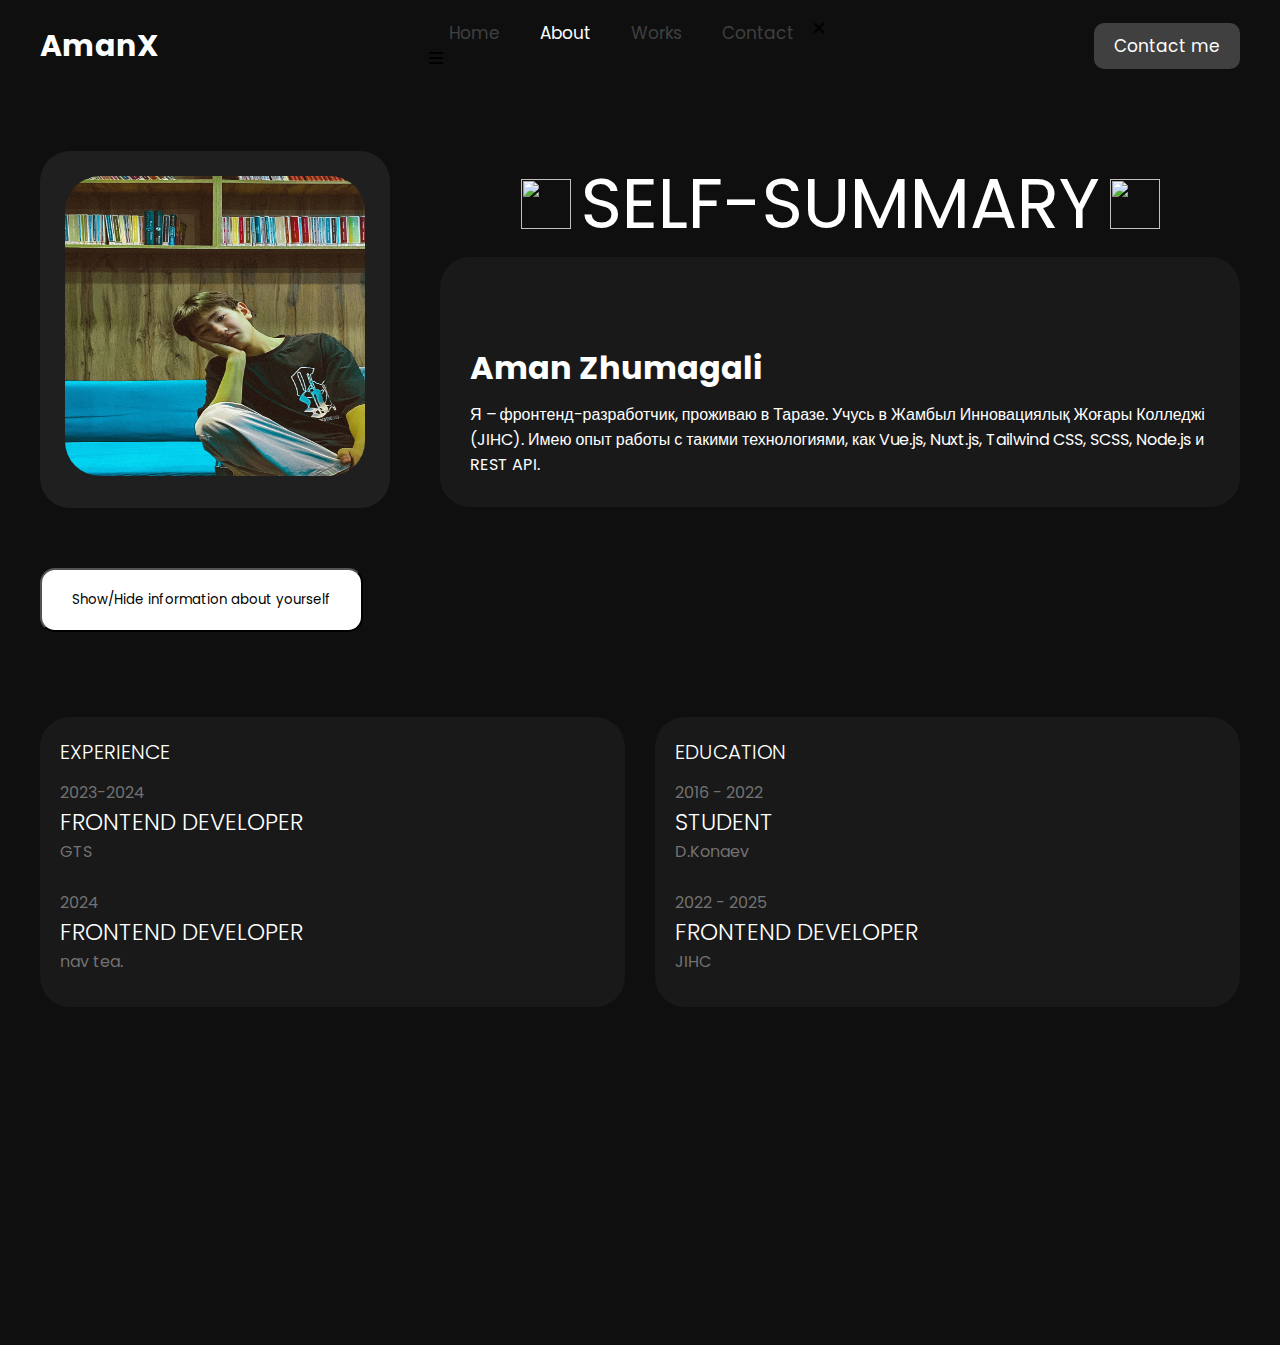
==== about.html @ b25e0215 "Resume: responcive level 3" ====
<!DOCTYPE html>
<html lang="en">
<head>
	<meta charset="UTF-8">
	<meta name="viewport" content="width=device-width, initial-scale=1.0">
	<title>Document</title>
	<link rel="stylesheet" href="./style.css">
	<link rel="preconnect" href="https://fonts.googleapis.com">
	<link rel="preconnect" href="https://fonts.gstatic.com" crossorigin>
	<link href="https://fonts.googleapis.com/css2?family=Poppins:ital,wght@0,100;0,200;0,300;0,400;0,500;0,600;0,700;0,800;0,900;1,100;1,200;1,300;1,400;1,500;1,600;1,700;1,800;1,900&display=swap" rel="stylesheet">
	<link rel="stylesheet" href="https://cdnjs.cloudflare.com/ajax/libs/font-awesome/6.0.0/css/all.min.css">
	<link rel="stylesheet" href="https://unpkg.com/aos@next/dist/aos.css" />
	<script src="https://code.jquery.com/jquery-3.6.0.min.js"></script>
</head>
<body>
	<header>
		<div class="head">
			<div class="container">
				<div class="con-ins">
					<div class="title">
						AmanX
					</div>
					<nav id="navbar">
						<ul id="nav">
							<li><a href="./index.html">Home</a></li>
							<li><a class="active" href="./about.html">About</a></li>
							<li><a href="./work.html">Works</a></li>
							<li><a href="./contact.html">Contact</a></li>
							<i id="close" class="fa-solid fa-xmark"></i>
						</ul>
						<i id="bar" class="fa-solid fa-bars"></i>
					</nav>
					<div class="head-button">
						<button>Contact me</button>
					</div>
				</div>
			</div>
		</div>
	</header>
	<div class="section-about">
		<div class="container">
			<div class="about-con">
				<div data-aos="zoom-in-up" data-aos-duration="2000" class="section-header">
					<div class="ss">
						<div class="sec-first">
							<img src="./img/myresumimage.png" alt="">
						</div>
					</div>
					<div class="sec-second">
						<div class="sec-title">
							<img src="https://wpriverthemes.com/gridx/wp-content/themes/gridx/assets/images/star-2.png" alt="">
							<h1>Self-summary</h1>
							<img src="https://wpriverthemes.com/gridx/wp-content/themes/gridx/assets/images/star-2.png" alt="">
						</div>
						<div class="sec-info">
							<div class="sec-info-title">
								<img src="https://wpriverthemes.com/gridx/wp-content/themes/gridx/assets/images/icon2.png" alt="">
								<h1>Aman Zhumagali</h1>
								<p>Я – фронтенд-разработчик, проживаю в Таразе. Учусь в Жамбыл Инновациялық Жоғары Колледжі (JIHC). Имею опыт работы с такими технологиями, как Vue.js, Nuxt.js, Tailwind CSS, SCSS, Node.js и REST API.</p>
							</div>
						</div>
					</div>
				</div>
				<div class="section-main"></div>
				<div class="section-footer"></div>
			</div>
		</div>
	</div>

	<div data-aos="zoom-in-up" data-aos-duration="2000" class="tin">
		<div class="container">
			<button id="toggleButton">Show/Hide information about yourself</button>
			<div id="aboutInfo" style="display: none;">
				<p>Я – фронтенд-разработчик, проживаю в Таразе. Учусь в Жамбыл Инновациялық Жоғары Колледжі (JIHC). Имею опыт работы с такими технологиями, как Vue.js, Nuxt.js, Tailwind CSS, SCSS, Node.js и REST API. Работал в GTS, где приобрел важные навыки работы с IT-системами и современными технологиями. Постоянно развиваюсь как специалист и стремлюсь применять свои знания в новых проектах.Деятельность и сообщества: Я активно участвую в спортивных командах, включая волейбол, футбол и баскетбол, что помогает мне развивать навыки командной работы и лидерства.
					Ранее я работал в компании GTS в Астане, где получил опыт в сфере технологий и управления проектами. Эта работа научила меня эффективно организовывать процессы и работать в условиях быстрого изменения средыДеятельность и сообщества: Я активно участвую в спортивных командах, включая волейбол, футбол и баскетбол, что помогает мне развивать навыки командной работы и лидерства. Ранее я работал в компании GTS в Астане, где получил опыт в сфере технологий и управления проектами. Эта работа научила меня эффективно организовывать процессы и работать в условиях быстрого изменения среды
					</p>
			</div>
		</div>
	</div>

	<div class="section-f">
		<div class="container">
			<div class="education">
				<div class="education-box">
					<div data-aos="zoom-in-up" data-aos-duration="2000" class="experience">
						<div class="ex-box">
							<h1 class="titl">experience</h1>
							<div class="edu-info">
								<span>2023-2024</span>
								<h1>Frontend Developer</h1>
								<p>GTS</p>
							</div>
							<div class="edu-info">
								<span>2024</span>
								<h1>Frontend Developer</h1>
								<p>nav tea.</p>
							</div>
						</div>
					</div>
					<div data-aos="zoom-in-up" data-aos-duration="2000" class="edu">
						<div class="edu-box">
							<h1 class="titl">education</h1>
							<div class="edu-info">
								<span>2016 - 2022</span>
								<h1>Student</h1>
								<p>D.Konaev</p>
							</div>
							<div class="edu-info">
								<span>2022 - 2025</span>
								<h1>Frontend Developer</h1>
								<p>JIHC</p>
							</div>
						</div>
					</div>
				</div>
			</div>
			<div data-aos="zoom-in-up" data-aos-duration="2000" class="main-grids">
				<div class="fonts">
					<div class="cretate">
						<div class="telega">
							<div class="telega-box">
								<i class="fa-solid fa-volleyball"></i>
								<a href="https://www.instagram.com/amaaitp/"><i class="fa-brands fa-instagram"></i></a>
							</div>
						</div>
						<div class="create-info">
							<div class="din-info-in">
								<p>more about me</p>
								<h1>Credentials</h1>
							</div>
							<div>
								<i class="fa-solid fa-circle-arrow-right"></i>
							</div>
						</div>
					</div>
				</div>
				<div data-aos="zoom-in-up" data-aos-duration="2000" class="sec-foot">
					<div class="foot-sec">
						<div class="foot-sec-location">
							<div class="foot-title">
								Let's <br> work <span>together</span>
							</div>
							<div class="iconns">
								<i class="fa-solid fa-circle-arrow-right"></i>
							</div>
						</div>
					</div>
				</div>
				<div data-aos="zoom-in-up" data-aos-duration="2000" class="prfoiless">
					<div class="cretate">
						<img src="../resumeWeb/img/kol.png" alt="">
						<div class="create-info">
							<div class="din-info-in">
								<p>more about me</p>
								<h1>Credentials</h1>
							</div>
							<div>
								<i class="fa-solid fa-circle-arrow-right"></i>
							</div>
						</div>
					</div>
				</div>
			</div>
		</div>
	</div>
	
	<script src="https://unpkg.com/aos@next/dist/aos.js"></script>
	<script>
		AOS.init();
	</script>
	<script>
		$(document).ready(function() {
			$('#toggleButton').click(function() {
				$('#aboutInfo').toggle();
			});

			$('.sec-title h1').hover(
				function() {
					$(this).css('color', 'blue');
				},
				function() {
					$(this).css('color', '');
				}
			);
		});
		const bar = document.getElementById('bar');
		const nav = document.getElementById('navbar');
		const close = document.getElementById('close')

		bar.addEventListener("click", () => {
			nav.classList.toggle('active');
		});
		close.addEventListener("click", () => {
			nav.classList.remove('active');
		})
	</script>
</body>
</html>
---- style.css ----
* {
	margin: 0;
	padding: 0;
	box-sizing: border-box;
	font-family: "Poppins", sans-serif;
	text-decoration: none;
}

body {
	background-color: #0f0f0f;
	min-height: 100vh;
}

.container {
	max-width: 1200px;
	margin: 0 auto;
}

.con-ins {
	display: flex;
	justify-content: space-between;
	align-items: center;
	padding: 20px 0;
}

nav ul {
	display: flex;
}

nav ul li a {
	text-decoration: none;
	color: #404040;
	font-size: 17px;
}

nav ul li a.active {
	color: white;
}

nav ul li {
	list-style: none;
	padding: 0 20px;
}

.title {
	font-size: 30px;
	color: white;
	font-weight: bold;
}

.head-button button {
	background-color: #404040;
	color: white;
	padding: 10px 20px;
	font-size: 17px;
	border: none;
	border-radius: 10px;
}

.option-grid {
	display: grid;
}

.main-profile {
	background-color: #191919;
	display: flex;
	justify-content: space-between;
	color: white;
	padding: 10px 40px;
	align-items: center;
	border-radius: 25px;
}

.profile-info span {
	text-transform: uppercase;
	color: #727272;
}

.profile-info h1 {
	font-weight: 500;
	line-height: 33px;
	padding: 10px 0;
}

.profile-info p {
	color: #727272;
}

.main-active {
	background-color: #191919;
	height: 50px;
	border-radius: 25px;
}

.cretate {
	background-color: #191919;
	padding: 20px 20px;
	border-radius: 25px;
	color: white;
}

.main-grid {
	display: grid;
	grid-template-columns: repeat(2, 1fr);
	gap: 20px;
}

.profile-img img {
	width: 200px;
	height: 200px;
	border-top-left-radius: 30px;
	border-bottom-right-radius: 30px;
}

.main-project-cretate {
	display: grid;
	grid-template-columns: repeat(2, 1fr);
	gap: 20px;
	margin: 20px 0;
}

.din-info-in h1 {
	font-size: 20px;
	font-weight: 500;
}

.din-info-in p {
	color: #727272;
	font-size: 15px;
	padding: 20px 0;
	text-transform: uppercase;
}

.main-active {
	color: white;
	display: flex;
	align-items: center;
	justify-content: center;
}

.main-grids {
	display: grid;
	grid-template-columns: 260px 1fr 260px;
	gap: 20px;
	margin: 20px 0;
}

.icons-cretate i {
	color: white;
	font-size: 40px;
}

.create-info {
	display: flex;
	align-items: center;
	justify-content: space-between;
}

.create-info i {
	font-size: 25px;
}

.icons-cretate {
	display: flex;
	justify-content: space-between;
}

.cretate {
	display: flex;
	flex-direction: column;
	justify-content: space-between;
	height: 100%;
}

.icons-cretate {
	padding: 50px 50px;
}

.main-gridss {
	display: grid;
	grid-template-columns: repeat(2, 1fr);
	gap: 25px;
}

.foot-fir {
	background-color: #191919;
	padding: 20px 20px;
	border-radius: 25px;
}

.item-1 {
	background-color: #1f1f1f;
	color: white;
	padding: 30px 30px;
	border-radius: 30px;
	text-align: center;
}

.foot-sec {
	background-color: #191919;
	height: 100%;
	border-radius: 25px;
	display: flex;
	align-items: center;
	color: white;
	font-size: 40px;
	font-weight: bold;
	padding: 0 30px;
}

.foot-sec span {
	color: #5b78f6;
}

.foot-fir-location {
	display: flex;
	justify-content: space-between;
}

.foot-sec-location {
	display: flex;
	align-items: end;
	justify-content: space-between;
	width: 100%;
}

.sec-first {
	background-color: #1f1f1f;
	padding: 25px 25px;
	border-radius: 30px;
}

.sec-first img {
	width: 300px;
	height: 300px;
	border-radius: 35px;
}

.section-header {
	display: flex;
	justify-content: space-between;
}

.sec-title {
	display: flex;
	align-items: center;
	gap: 10px;
}

.sec-title h1 {
	font-size: 70px;
	color: white;
	text-transform: uppercase;
	font-weight: 400;
}

.sec-title img {
	width: 50px;
	height: 50px;
}

.sec-info {
	background-color: #191919;
	max-width: 800px;
	display: flex;
	align-items: end;
	height: 70%;
	color: white;
	padding-left: 30px;
	padding-bottom: 30px;
	padding-right: 30px;
	border-radius: 30px;
	position: relative;
}

.sec-info-title h1 {
	padding-bottom: 10px;
}

.sec-info-title img {
	position: absolute;
	top: 0;
}

.section-about {
	margin-top: 60px;
}

.section-f {
	padding: 10px 0;
}

.experience {
	background-color: #191919;
	width: 100%;
	border-radius: 30px;
	padding: 20px 20px;
}

.edu {
	background-color: #191919;
	width: 100%;
	border-radius: 30px;
	padding: 20px 20px;
}

.education-box {
	display: flex;
	justify-content: space-between;
	gap: 30px;
}

.education {
	margin: 15px 0;
}

.titl {
	color: white;
	font-weight: 300;
	text-transform: uppercase;
	font-size: 20px;
}

.edu-info {
	padding: 13px 0;
}

.edu-info h1 {
	color: white;
	text-transform: uppercase;
	font-weight: 300;
	font-size: 23px;
}

.edu-info p,
span {
	color: #727272;
}

.telega-box {
	background-color: #727272;
	border-radius: 30px;
	display: flex;
	justify-content: center;
	padding: 10px 0;
	gap: 10px;
}

.telega-box i {
	background-color: #191919;
	border-radius: 50%;
	padding: 25px 25px;
	font-size: 30px;
}

.word-m {
	background-color: #191919;
	border-radius: 25px;
	padding: 20px 20px;
}

.word-con {
	display: flex;
}

.sec-title h1 {
	text-align: center;
}

.boxes-word {
	display: flex;
	flex-wrap: wrap;
}

.word-m img {
	border-radius: 30px;
}

.word-inf {
	display: flex;
	align-items: center;
	justify-content: space-between;
	padding: 10px 0;
}

.word-inf i {
	font-size: 30px;
	color: white;
}

.word-info h1 {
	color: white;
	font-weight: 300;
	font-size: 25px;
}

.word-m {
	margin: 9px 9px;
}

.word-info p {
	color: #727272;
	font-size: 12px;
	text-transform: uppercase;
}

.word-m img {
	width: 320px;
	height: 320px;
}

.sec-title {
	display: flex;
	justify-content: center;
}

.works {
	margin: 80px 0;
}

.contact-con {
	display: flex;
	justify-content: space-between;
}

.contact-first .con {
	color: white;
	text-transform: uppercase;
	font-size: 18px;
	font-weight: 500;
}

.mail {
	display: flex;
	align-items: center;
}

.main-icon i {
	background-color: #1f1f1f;
	border-radius: 10px;
	padding: 30px 30px;
	color: white;
	font-size: 25px;
}

.mail-info h1 {
	color: #727272;
	text-transform: uppercase;
	font-size: 20px;
	font-weight: 300;
}

.mail-info p {
	color: white;
}

.mail {
	margin: 55px 0;
}

form {
	display: flex;
	flex-direction: column;
}

.mail-info {
	padding: 0 30px;
}

.types h1 {
	color: white;
	text-transform: uppercase;
	font-size: 18px;
	font-weight: 500;
}

.types i {
	background-color: #1f1f1f;
	border-radius: 50%;
	padding: 30px 30px;
	color: white;
	font-size: 25px;
	margin: 15px 10px;
}

.contact-form {
	display: flex;
	align-items: center;
	justify-content: center;
	margin-top: 4.3rem;
}

.contact-form form {
	position: relative;
	width: 600px;
}

form input,
form textarea {
	width: 100%;
	padding: 20px;
	border: none;
	outline: none;
	background: #727272;
	color: var(--text-color);
	margin-bottom: 20px;
	border-radius: 10px;

}

form input::placeholder,
form textarea::placeholder {
	color: white;
	font-size: 15px;
}

form textarea {
	resize: none;
}

form .send-btn {
	display: inline-block;
	padding: 11px 25px;
	background: var(--main-color);
	border: 2px solid var(--main-color);
	border-radius: 8px;
	font-size: 15px;
	font-weight: 600;
	transition: all .6s;
}

form .send-btn:hover {
	background: transparent;
	color: var(--main-color);
	box-shadow: 0 0 20px var(--main-color);
	cursor: pointer;

}

.h-main {
	display: flex;
	flex-wrap: wrap;
	align-items: center;
	justify-content: space-between;
	gap: 3rem;
	margin-bottom: 20px;

}

.h-text h2 {
	font-size: var(--h2-font);
	color: var(--main-color);
	font-weight: 700;
}

.h-button a {
	display: inline-block;
	font-size: 18px;
	color: var(--text-color);
	transition: all .7s;

}

.h-button i {
	margin-left: 6px;

}

.h-button a:hover {
	transform: translateY(-5px);
	color: var(--main-color);

}

:root {
	--bg-color: #1d1e23;
	--main-color: white;
	--text-color: #000000;

	--h1-font: 4.6rem;
	--h2-font: 3.7rem;
	--p-font: 1rem;
}

.contact {
	margin: 60px 0;
}


@media (max-width: 1024px) {
	.contact-con {
		display: flex;
		flex-wrap: wrap;
		justify-content: center;
	}

	.word-con {
		display: flex;
		flex-wrap: wrap;
		justify-content: center;
	}

	.word-man {
		order: 1;
	}

	.word-ma {
		order: 2;
		display: flex;
		flex-wrap: wrap;
		justify-content: center;
	}

	.boxes-word {
		display: flex;
		justify-content: center;
	}

	.section-header {
		display: flex;
		flex-wrap: wrap;
	}

	.education-box {
		display: flex;
		flex-wrap: wrap;
	}

	.main-grids {
		display: grid;
		grid-template-columns: repeat(1, 1fr);
	}

	.sec-info {
		max-width: 100%;
		padding: 80px 0;
	}

	.container {
		max-width: 700px;
	}

	.foot-title {
		font-size: 30px;
		padding: 20px 0;
	}

	.sec-info-title img {
		display: none;
	}

	.sec-title {
		margin: 30px 0;
	}

	.sec-info {
		padding: 140px 30px;
	}

	.section-header {
		display: flex;
		justify-content: center;
	}

	.main-grid {
		display: grid;
		grid-template-columns: repeat(1, 1fr);
	}

	.g {
		display: flex;
		justify-content: center;
	}

	.main-gridss {
		display: grid;
		grid-template-columns: repeat(1, 1fr);
	}

	.main-profile {
		display: flex;
		flex-direction: column;
		align-items: center;
		text-align: center;
	}
}

@media (max-width: 768px) {
	/* Hidden by default */
#navbar ul {
	position: fixed;
	background-color: #fff;
	height: 30vh;
	width: 100%;
	top: -100vh; /* Start off-screen */
	left: 0;
	z-index: 1000;
	display: flex;
	flex-direction: column;
	color: black;
	justify-content: center;
	align-items: center;
	transition: top 0.3s ease-in-out;
}

#navbar ul li {
	padding: 10px 0;
}

/* Show when active */
#navbar.active ul {
	top: 0;
}
#close {
	position: absolute;
	top: 30px;
	left: 30px;
	font-size: 30px;
}
	#bar {
		display: flex;
		color: white;
		font-size: 30px;
	}

	.head-button {
		display: none;
	}

	.contact-form form {
		width: 100%;
	}

	.sec-title h1 {
		font-size: 35px;
	}

	.container {
		max-width: 500px;
	}

	.sec-info-title h1 {
		font-size: 25px;
	}

	.sec-info {
		padding: 90px 30px;
	}

	.sec-first img {
		width: 150px;
		height: 150px;
	}

	.section-header {
		display: flex;
		justify-content: center;
	}

	.word-m img {
		width: 250px;
		height: 250px;
	}

	form .send-btn {
		font-size: 10px;
	}
	.cretate {
		display: none;
	}
	.foot-fir-location {
		display: flex;
		flex-wrap: wrap;
		justify-content: center;
	}
	.item-1 {
		margin: 20px 0;
	}
}

@media (max-width: 480px) {
	.container {
		max-width: 300px;
	}
}

.modal {
	display: none; /* Hidden by default */
	position: fixed;
	top: 0;
	left: 0;
	width: 100%;
	height: 100%;
	background-color: rgba(0, 0, 0, 0.5); /* Background overlay */
	justify-content: center;
	align-items: center;
	z-index: 1000;
 }
 
 .modal-container {
	background-color: #fff;
	padding: 20px;
	border-radius: 8px;
 }

 .tin {
	margin: 60px 0;
 }
 
 .tin button {
	background-color: white;
	padding: 20px 30px;
	color: black;
	border-radius: 15px;
 }
 .tin p {
	color: white;
	font-size: 20px;
	padding: 30px 0;
 }

 .telega-box a {
	color: white;
 }
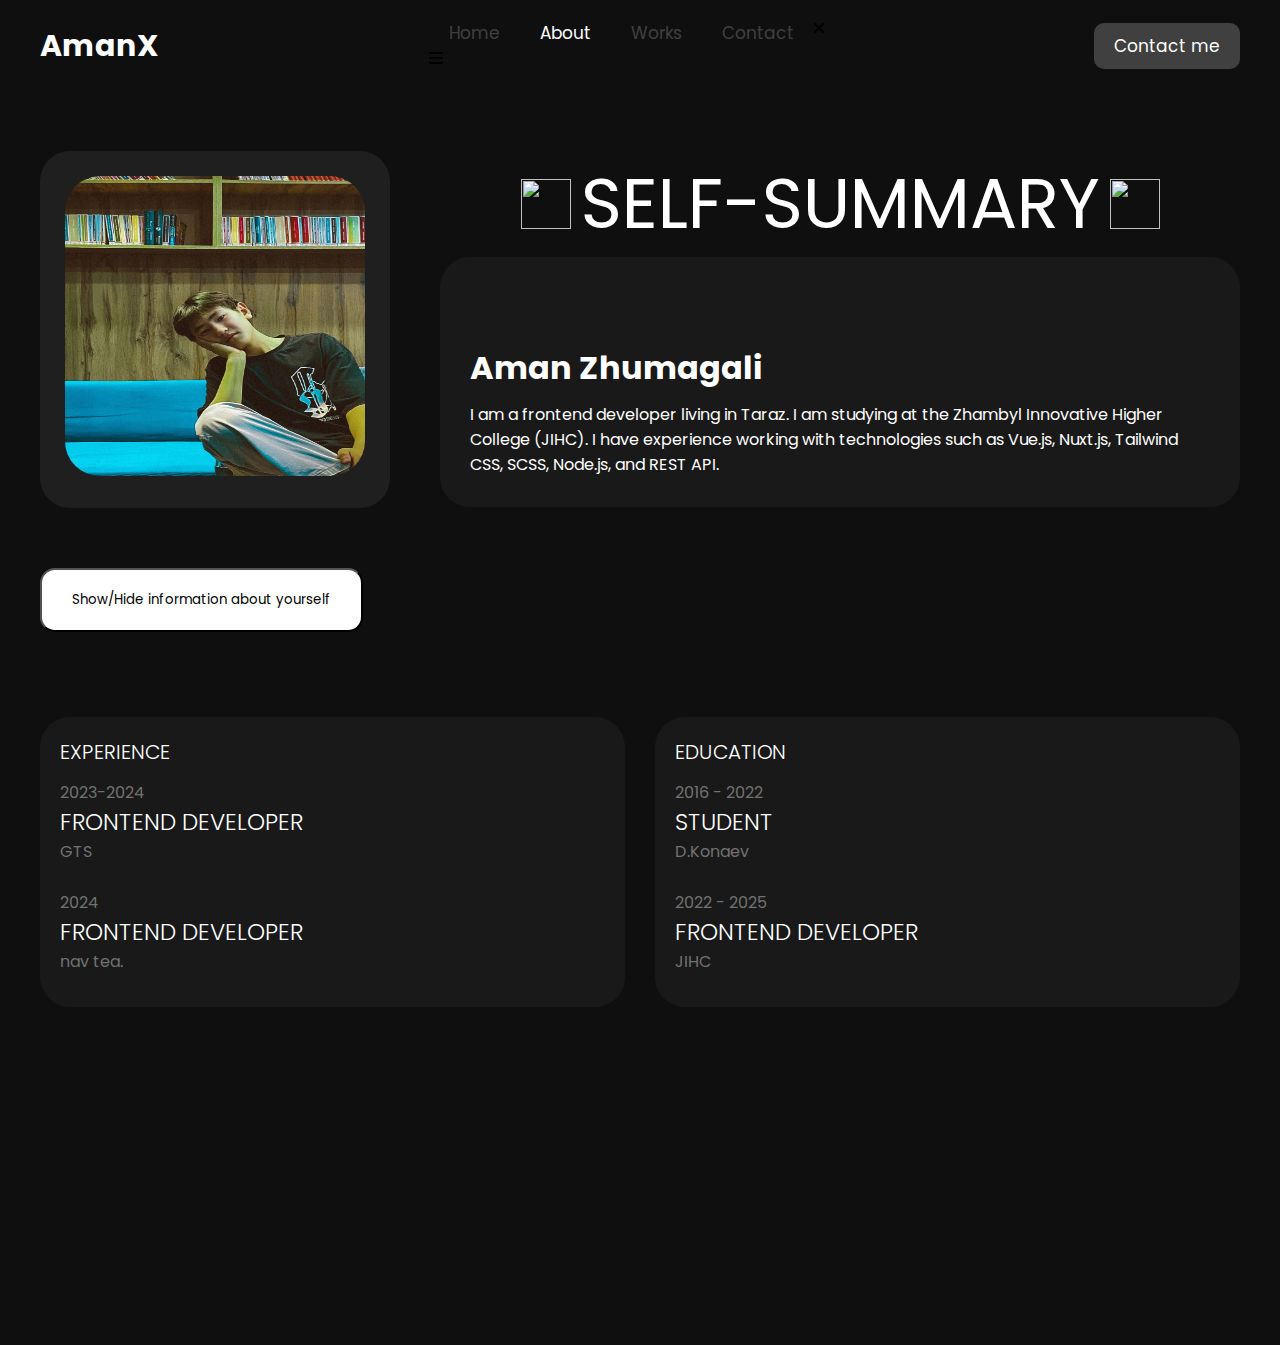
==== commit 31c931cd: "Level 3: finished web resume" ====
--- a/about.html
+++ b/about.html
@@ -31,7 +31,7 @@
 						<i id="bar" class="fa-solid fa-bars"></i>
 					</nav>
 					<div class="head-button">
-						<button>Contact me</button>
+						<a href="contact.html"><button>Contact me</button></a>
 					</div>
 				</div>
 			</div>
@@ -56,7 +56,7 @@
 							<div class="sec-info-title">
 								<img src="https://wpriverthemes.com/gridx/wp-content/themes/gridx/assets/images/icon2.png" alt="">
 								<h1>Aman Zhumagali</h1>
-								<p>Я – фронтенд-разработчик, проживаю в Таразе. Учусь в Жамбыл Инновациялық Жоғары Колледжі (JIHC). Имею опыт работы с такими технологиями, как Vue.js, Nuxt.js, Tailwind CSS, SCSS, Node.js и REST API.</p>
+								<p>I am a frontend developer living in Taraz. I am studying at the Zhambyl Innovative Higher College (JIHC). I have experience working with technologies such as Vue.js, Nuxt.js, Tailwind CSS, SCSS, Node.js, and REST API. </p>
 							</div>
 						</div>
 					</div>
@@ -71,8 +71,10 @@
 		<div class="container">
 			<button id="toggleButton">Show/Hide information about yourself</button>
 			<div id="aboutInfo" style="display: none;">
-				<p>Я – фронтенд-разработчик, проживаю в Таразе. Учусь в Жамбыл Инновациялық Жоғары Колледжі (JIHC). Имею опыт работы с такими технологиями, как Vue.js, Nuxt.js, Tailwind CSS, SCSS, Node.js и REST API. Работал в GTS, где приобрел важные навыки работы с IT-системами и современными технологиями. Постоянно развиваюсь как специалист и стремлюсь применять свои знания в новых проектах.Деятельность и сообщества: Я активно участвую в спортивных командах, включая волейбол, футбол и баскетбол, что помогает мне развивать навыки командной работы и лидерства.
-					Ранее я работал в компании GTS в Астане, где получил опыт в сфере технологий и управления проектами. Эта работа научила меня эффективно организовывать процессы и работать в условиях быстрого изменения средыДеятельность и сообщества: Я активно участвую в спортивных командах, включая волейбол, футбол и баскетбол, что помогает мне развивать навыки командной работы и лидерства. Ранее я работал в компании GTS в Астане, где получил опыт в сфере технологий и управления проектами. Эта работа научила меня эффективно организовывать процессы и работать в условиях быстрого изменения среды
+				<p>I am a frontend developer living in Taraz. I am studying at the Zhambyl Innovative Higher College (JIHC). I have experience working with technologies such as Vue.js, Nuxt.js, Tailwind CSS, SCSS, Node.js, and REST API. I worked at GTS, where I gained valuable skills in working with IT systems and modern technologies. I continuously strive to develop as a specialist and aim to apply my knowledge in new projects.
+
+					Activities and Communities: I actively participate in sports teams, including volleyball, football, and basketball, which helps me develop teamwork and leadership skills. Previously, I worked at GTS in Astana, where I gained experience in technology and project management. This job taught me how to effectively organize processes and work in a rapidly changing environment.
+					
 					</p>
 			</div>
 		</div>
@@ -119,14 +121,14 @@
 					<div class="cretate">
 						<div class="telega">
 							<div class="telega-box">
-								<i class="fa-solid fa-volleyball"></i>
+								<a href="https://www.linkedin.com/notifications/?filter=all"><i class="fa-brands fa-linkedin"></i></a>
 								<a href="https://www.instagram.com/amaaitp/"><i class="fa-brands fa-instagram"></i></a>
 							</div>
 						</div>
 						<div class="create-info">
 							<div class="din-info-in">
-								<p>more about me</p>
-								<h1>Credentials</h1>
+								<p>in the internet</p>
+								<h1>Social</h1>
 							</div>
 							<div>
 								<i class="fa-solid fa-circle-arrow-right"></i>
@@ -141,21 +143,21 @@
 								Let's <br> work <span>together</span>
 							</div>
 							<div class="iconns">
-								<i class="fa-solid fa-circle-arrow-right"></i>
+								<a href="about.html"><i style="color: white;" class="fa-solid fa-circle-arrow-right"></i></a>
 							</div>
 						</div>
 					</div>
 				</div>
 				<div data-aos="zoom-in-up" data-aos-duration="2000" class="prfoiless">
 					<div class="cretate">
-						<img src="../resumeWeb/img/kol.png" alt="">
+						<img src="https://wpriverthemes.com/gridx/wp-content/uploads/2023/04/my-works.png" alt="">
 						<div class="create-info">
 							<div class="din-info-in">
-								<p>more about me</p>
-								<h1>Credentials</h1>
+								<p>showcase</p>
+								<h1>Projects</h1>
 							</div>
 							<div>
-								<i class="fa-solid fa-circle-arrow-right"></i>
+								<a href="work.html"><i style="color: white;" class="fa-solid fa-circle-arrow-right"></i></a>
 							</div>
 						</div>
 					</div>
--- a/style.css
+++ b/style.css
@@ -702,7 +702,6 @@
 	align-items: center;
 	transition: top 0.3s ease-in-out;
 }
-
 #navbar ul li {
 	padding: 10px 0;
 }
@@ -821,4 +820,36 @@
 
  .telega-box a {
 	color: white;
- }+ }
+
+ .create-info i {
+	transition: transform 0.3s ease;
+ }
+.create-info i:hover {
+	transform: scale(1.1) translateX(10px); 
+}
+
+.iconns i {
+	transition: transform 0.3s ease;
+}
+
+.iconns i:hover {
+	transform: scale(1.1) translateX(10px); /* Scales and moves to the right */
+}
+
+
+.word-inf i {
+	transition: transform 0.3s ease;
+}
+.word-inf i:hover {
+	transform: scale(1.1) translateX(10px); 
+}
+.types-icons i {
+	transition: transform 0.3s ease, box-shadow 0.3s ease;
+}
+
+.types-icons i:hover {
+	transform: scale(1.1); 
+	box-shadow: 0px 4px 15px rgba(255, 255, 255, 0.6), 
+					0px 4px 10px rgba(200, 200, 200, 0.4); /* White and light shadow */
+}